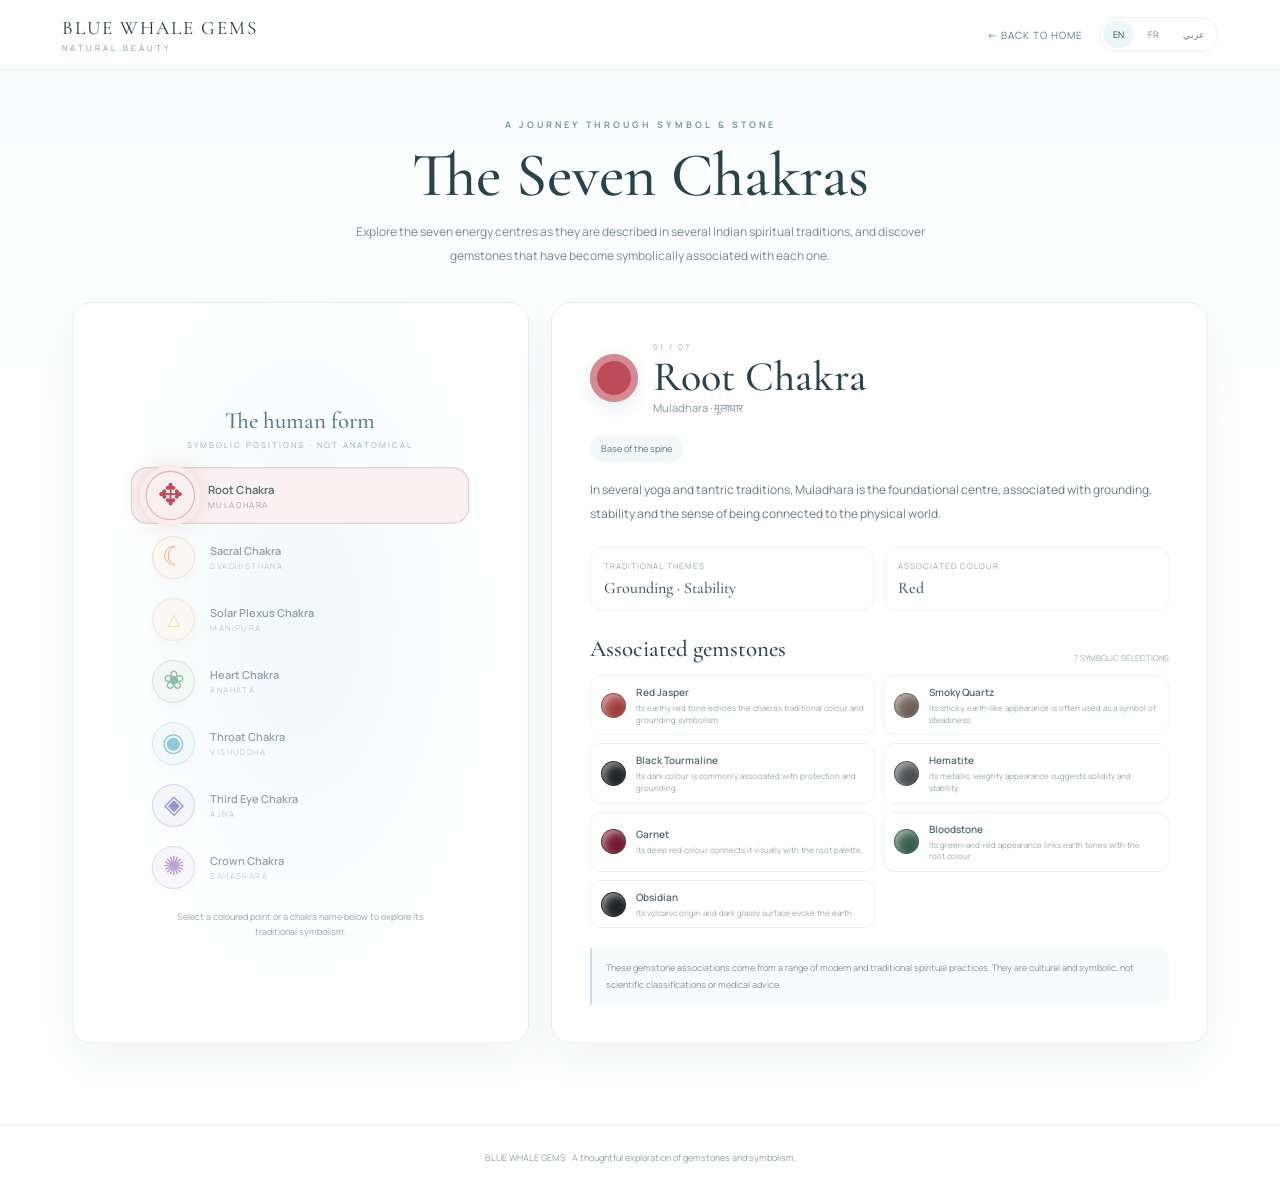
==== chakras.html @ 8a01b807 "Polish vertical animated chakra symbol interface" ====
<!DOCTYPE html>
<html lang="en" dir="ltr">
<head>
<meta charset="UTF-8"><meta name="viewport" content="width=device-width, initial-scale=1">
<meta name="theme-color" content="#ffffff">
<title>The Seven Chakras | BLUE WHALE GEMS</title>
<link rel="preconnect" href="https://fonts.googleapis.com"><link rel="preconnect" href="https://fonts.gstatic.com" crossorigin>
<link href="https://fonts.googleapis.com/css2?family=Manrope:wght@400;500;600;700&family=Cormorant+Garamond:wght@400;500;600&family=Tajawal:wght@400;500;600;700&display=swap" rel="stylesheet">
<style>
:root{--ink:#26383e;--muted:#78878d;--line:#e8eef0;--green:#245344;--blue:#c4e2ec;--serif:"Cormorant Garamond",Georgia,serif;--sans:"Manrope",Arial,sans-serif}
*{box-sizing:border-box}html{scroll-behavior:smooth}body{margin:0;color:var(--ink);font-family:var(--sans);background:linear-gradient(180deg,#f8fcfd 0,#fff 440px)}
body[dir=rtl]{font-family:"Tajawal",Arial,sans-serif}
a{color:inherit;text-decoration:none}button{font:inherit;cursor:pointer}
header{position:sticky;top:0;z-index:20;background:rgba(255,255,255,.94);backdrop-filter:blur(14px);border-bottom:1px solid var(--line)}
.nav{max-width:1200px;margin:auto;padding:16px 22px;display:flex;align-items:center;justify-content:space-between;gap:16px}
.brand{font-family:var(--serif);font-size:19px;letter-spacing:2px}.brand small{display:block;font:8px var(--sans);letter-spacing:3px;color:#7899a6;margin-top:3px}
.nav-right{display:flex;align-items:center;gap:16px}.back{font-size:10px;letter-spacing:1px;color:#637c85}
.langs{display:flex;gap:4px;border:1px solid var(--line);padding:3px;border-radius:30px}.langs button{border:0;background:transparent;padding:7px 10px;border-radius:20px;color:#75858b;font-size:9px}.langs button.active{background:#edf6f8;color:var(--green)}
main{max-width:1180px;margin:auto;padding:48px 22px 80px}
.intro{text-align:center;max-width:760px;margin:0 auto 34px}.eyebrow{font-size:9px;letter-spacing:3px;color:#7899a6;font-weight:700}.intro h1{font:500 clamp(38px,6vw,62px)/1.04 var(--serif);margin:13px 0 12px;color:#29434c}.intro p{font-size:12px;line-height:2;color:var(--muted);margin:0 auto;max-width:620px}
.explorer{display:grid;grid-template-columns:minmax(250px,.82fr) minmax(0,1.18fr);gap:22px;align-items:stretch}
.figure-card,.detail-card{background:#fff;border:1px solid var(--line);border-radius:20px;box-shadow:0 18px 50px rgba(38,72,83,.055)}
.figure-card{padding:22px 18px;display:flex;flex-direction:column;align-items:center;justify-content:center;min-height:530px;background:radial-gradient(ellipse at 50% 43%,#f1f9fb 0,#fff 66%)}
.figure-title{font:500 23px var(--serif);color:#507b8a;margin-bottom:4px}.figure-sub{font-size:8px;letter-spacing:2px;color:#9aabb0;margin-bottom:8px}
.chakra-symbol-stack{width:100%;max-width:330px;display:flex;flex-direction:column;align-items:center;gap:7px;padding:10px 0 14px}
.chakra-symbol{--chakra:#888;position:relative;width:100%;min-height:53px;display:flex;align-items:center;gap:15px;padding:5px 16px;border:1px solid transparent;border-radius:16px;background:transparent;color:#61777e;text-align:left;cursor:pointer;opacity:.62;transition:background .35s,border-color .35s,opacity .35s,transform .35s;animation:symbolSequence 7s ease-in-out infinite;animation-delay:calc(var(--i)*1s)}
.chakra-symbol:nth-child(1){--i:0}.chakra-symbol:nth-child(2){--i:1}.chakra-symbol:nth-child(3){--i:2}.chakra-symbol:nth-child(4){--i:3}.chakra-symbol:nth-child(5){--i:4}.chakra-symbol:nth-child(6){--i:5}.chakra-symbol:nth-child(7){--i:6}
.symbol-art{width:43px;height:43px;flex:0 0 43px;display:grid;place-items:center;border-radius:50%;color:var(--chakra);border:1px solid color-mix(in srgb,var(--chakra) 42%,white);background:color-mix(in srgb,var(--chakra) 9%,white);font-family:var(--serif);font-size:26px;line-height:1;box-shadow:0 3px 12px rgba(35,60,70,.05);transition:transform .4s,box-shadow .4s}
.symbol-label{display:flex;flex-direction:column;gap:2px;min-width:0}.symbol-label strong{font-size:11px;font-weight:600;color:#526970}.symbol-label small{font-size:8px;letter-spacing:1.4px;color:#9aabb0}
.chakra-symbol.active{opacity:1;background:color-mix(in srgb,var(--chakra) 8%,white);border-color:color-mix(in srgb,var(--chakra) 34%,white);transform:scale(1.025)}
.chakra-symbol.active .symbol-art{transform:scale(1.12);box-shadow:0 0 0 5px color-mix(in srgb,var(--chakra) 10%,white),0 0 22px color-mix(in srgb,var(--chakra) 30%,transparent)}
@keyframes symbolSequence{0%,8%,100%{opacity:.62}3.5%{opacity:1}}
.figure-note{font-size:9px;color:#98a6aa;text-align:center;line-height:1.7;max-width:260px}
.detail-card{padding:clamp(20px,4vw,38px);min-height:530px}
.detail-top{display:flex;align-items:center;gap:15px;margin-bottom:17px}
.color-mark{width:48px;height:48px;border-radius:50%;background:var(--chakra);box-shadow:inset 0 0 0 7px rgba(255,255,255,.35),0 5px 18px rgba(35,60,70,.1);flex:0 0 auto}
.number{font-size:8px;letter-spacing:2px;color:#9aabb0}.detail-card h2{font:500 clamp(30px,4vw,42px)/1 var(--serif);margin:4px 0 2px;color:#29434c}.sanskrit{font-size:11px;color:#81969e}
.position{display:inline-flex;margin:3px 0 16px;padding:7px 11px;border-radius:30px;background:#f2f8f9;color:#5c7c87;font-size:9px}
.description{font-size:12px;line-height:1.95;color:#687a81;margin:0 0 22px}
.meaning-grid{display:grid;grid-template-columns:1fr 1fr;gap:10px;margin:0 0 24px}.meaning{padding:12px 13px;border:1px solid #edf1f2;border-radius:12px}.meaning small{display:block;font-size:8px;letter-spacing:1px;color:#98a7ac;margin-bottom:5px}.meaning strong{font:500 16px var(--serif);color:#405b64}
.stones-head{display:flex;align-items:end;justify-content:space-between;gap:10px;margin-bottom:12px}.stones-head h3{font:500 23px var(--serif);margin:0;color:#29434c}.stones-head span{font-size:8px;color:#9aabb0}
.stones{display:grid;grid-template-columns:repeat(2,minmax(0,1fr));gap:8px}
.stone{display:flex;align-items:center;gap:10px;padding:9px 10px;border:1px solid #edf1f2;border-radius:11px;min-width:0}
.stone-dot{width:25px;height:25px;flex:0 0 25px;border-radius:50%;background:var(--stone);border:1px solid rgba(0,0,0,.06);box-shadow:inset -4px -5px 8px rgba(0,0,0,.12),inset 3px 3px 7px rgba(255,255,255,.5)}
.stone strong{display:block;font-size:10px;font-weight:600;color:#526970}.stone small{display:block;font-size:8px;line-height:1.45;color:#98a6aa;margin-top:3px}
.caveat{margin-top:20px;padding:12px 14px;background:#f8fbfc;border-left:2px solid #c4e2ec;border-radius:0 10px 10px 0;font-size:9px;line-height:1.8;color:#839399}
body[dir=rtl] .caveat{border-left:0;border-right:2px solid #c4e2ec;border-radius:10px 0 0 10px}
.selector{display:flex;flex-wrap:wrap;justify-content:center;gap:8px;margin:26px 0 0}
.selector button{border:1px solid var(--line);background:#fff;color:#75868c;padding:9px 13px;border-radius:30px;font-size:9px;transition:.2s}
.selector button.active{border-color:var(--chakra);color:#344e57;background:color-mix(in srgb,var(--chakra) 9%,white);box-shadow:0 4px 15px rgba(34,65,77,.06)}
footer{text-align:center;border-top:1px solid var(--line);padding:26px 18px;color:#94a1a5;font-size:9px}
@media(max-width:760px){main{padding:34px 14px 60px}.explorer{grid-template-columns:1fr;gap:14px}.figure-card{min-height:0;padding:17px}.chakra-symbol-stack{max-width:320px;gap:4px}.chakra-symbol{min-height:47px}.symbol-art{width:38px;height:38px;flex-basis:38px}.detail-card{min-height:0}.nav{padding:13px 14px}.brand{font-size:15px}.back{font-size:8px}.intro{margin-bottom:25px}}
@media(max-width:390px){.stones{grid-template-columns:1fr}.nav-right{gap:8px}.langs button{padding:6px 8px}}
@media(prefers-reduced-motion:reduce){*{scroll-behavior:auto;transition:none!important;animation:none!important}}
</style>
</head>
<body>
<header><div class="nav"><a class="brand" href="index.html">BLUE WHALE GEMS<small>NATURAL BEAUTY</small></a><div class="nav-right"><a class="back" href="index.html" data-i18n="back">← BACK TO HOME</a><div class="langs" aria-label="Language"><button data-lang="en" class="active">EN</button><button data-lang="fr">FR</button><button data-lang="ar">عربي</button></div></div></div></header>
<main>
<section class="intro"><div class="eyebrow" data-i18n="eyebrow">A JOURNEY THROUGH SYMBOL & STONE</div><h1 data-i18n="title">The Seven Chakras</h1><p data-i18n="intro">Explore the seven energy centres as they are described in several Indian spiritual traditions, and discover gemstones that have become symbolically associated with each one.</p></section>
<section class="explorer" aria-label="Interactive chakra explorer">
<div class="figure-card"><div class="figure-title" data-i18n="mapTitle">The seven symbols</div><div class="figure-sub" data-i18n="mapSub">A SEQUENCE OF SEVEN CHAKRAS</div><div class="chakra-symbol-stack" id="chakraSymbolStack" aria-label="Seven interactive chakra symbols"></div><div class="figure-note" data-i18n="mapNote">Tap any symbol to reveal its chakra details and associated gemstones.</div></div>
<div class="detail-card" id="chakraDetail" style="--chakra:#bd4c58"><div class="detail-top"><div class="color-mark"></div><div><div class="number" id="chakraNumber">01 / 07</div><h2 id="chakraName">Root Chakra</h2><div class="sanskrit" id="chakraSanskrit">Muladhara · मूलाधार</div></div></div>
<div class="position" id="chakraPosition">Base of the spine</div><p class="description" id="chakraDescription"></p>
<div class="meaning-grid"><div class="meaning"><small data-i18n="themeLabel">TRADITIONAL THEMES</small><strong id="chakraThemes"></strong></div><div class="meaning"><small data-i18n="colourLabel">ASSOCIATED COLOUR</small><strong id="chakraColour"></strong></div></div>
<div class="stones-head"><h3 data-i18n="stonesTitle">Associated gemstones</h3><span data-i18n="sevenSelections">7 SYMBOLIC SELECTIONS</span></div><div class="stones" id="stoneList"></div>
<div class="caveat" data-i18n="caveat">These gemstone associations come from a range of modern and traditional spiritual practices. They are cultural and symbolic, not scientific classifications or medical advice.</div></div>
</section>

</main>
<footer>BLUE WHALE GEMS · <span data-i18n="footer">A thoughtful exploration of gemstones and symbolism.</span></footer>
<script>
const chakras=[
{key:"root",color:"#bd4c58",en:"Root Chakra",ar:"شاكرة الجذر",fr:"Chakra racine",san:"Muladhara · मूलाधार",pos:{en:"Base of the spine",ar:"قاعدة العمود الفقري",fr:"Base de la colonne vertébrale"},theme:{en:"Grounding · Stability",ar:"الثبات · الاستقرار",fr:"Ancrage · Stabilité"},colour:{en:"Red",ar:"الأحمر",fr:"Rouge"},desc:{en:"In several yoga and tantric traditions, Muladhara is the foundational centre, associated with grounding, stability and the sense of being connected to the physical world.",ar:"في عدد من تقاليد اليوغا والتانترا، تمثل مولادهارا المركز الأساسي، وترتبط بالثبات والشعور بالارتباط بالعالم المادي.",fr:"Dans plusieurs traditions du yoga et du tantra, Muladhara est le centre fondamental, associé à l’ancrage, à la stabilité et au lien avec le monde matériel."},stones:[["Red Jasper","اليشب الأحمر","Jaspe rouge","#a94743","Its earthy red tone echoes the chakra’s traditional colour and grounding symbolism."],["Smoky Quartz","الكوارتز الدخاني","Quartz fumé","#78685e","Its smoky, earth-like appearance is often used as a symbol of steadiness."],["Black Tourmaline","التورمالين الأسود","Tourmaline noire","#252a2b","Its dark colour is commonly associated with protection and grounding."],["Hematite","الهيماتيت","Hématite","#55575b","Its metallic, weighty appearance suggests solidity and stability."],["Garnet","العقيق الأحمر","Grenat","#7b2036","Its deep red colour connects it visually with the root palette."],["Bloodstone","حجر الدم","Héliotrope","#3f6654","Its green-and-red appearance links earth tones with the root colour."],["Obsidian","السبج","Obsidienne","#24272b","Its volcanic origin and dark glassy surface evoke the earth."]]},
{key:"sacral",color:"#df8748",en:"Sacral Chakra",ar:"الشاكرة العجزية",fr:"Chakra sacré",san:"Svadhisthana · स्वाधिष्ठान",pos:{en:"Lower abdomen",ar:"أسفل البطن",fr:"Bas-ventre"},theme:{en:"Creativity · Flow",ar:"الإبداع · الانسياب",fr:"Créativité · Fluidité"},colour:{en:"Orange",ar:"البرتقالي",fr:"Orange"},desc:{en:"Svadhisthana is commonly described as the centre associated with creativity, emotional movement, pleasure and the symbolism of water.",ar:"توصف سفاديستانا عادةً بأنها المركز المرتبط بالإبداع والحركة العاطفية والمتعة ورمزية الماء.",fr:"Svadhisthana est généralement décrit comme le centre lié à la créativité, au mouvement émotionnel, au plaisir et au symbolisme de l’eau."},stones:[["Carnelian","العقيق الأحمر البرتقالي","Cornaline","#bd6038","Its warm orange-red colour is a natural visual match for this chakra."],["Orange Calcite","الكالسيت البرتقالي","Calcite orange","#e99a4b","Its bright orange tone reflects the traditional colour association."],["Sunstone","حجر الشمس","Pierre de soleil","#d78b43","Its warm shimmer is often linked symbolically with vitality and joy."],["Peach Moonstone","حجر القمر الخوخي","Pierre de lune pêche","#d9a58c","Its soft peach hue complements the sacral colour palette."],["Amber","الكهرمان","Ambre","#c78332","Its golden-orange warmth evokes movement and warmth."],["Aragonite","الأراجونيت","Aragonite","#c77d4d","Its earthy orange varieties echo the chakra’s colour."],["Fire Opal","الأوبال الناري","Opale de feu","#e46c3c","Its vivid orange flashes make a strong visual association."]]},
{key:"solar",color:"#d9ad3f",en:"Solar Plexus Chakra",ar:"شاكرة الضفيرة الشمسية",fr:"Chakra du plexus solaire",san:"Manipura · मणिपूर",pos:{en:"Upper abdomen",ar:"أعلى البطن",fr:"Haut de l’abdomen"},theme:{en:"Confidence · Will",ar:"الثقة · الإرادة",fr:"Confiance · Volonté"},colour:{en:"Yellow",ar:"الأصفر",fr:"Jaune"},desc:{en:"Manipura is associated in yoga traditions with personal agency, will, confidence and the imagery of fire and transformation.",ar:"ترتبط مانيبورا في تقاليد اليوغا بالإرادة والقدرة على الفعل والثقة ورمزية النار والتحول.",fr:"Dans les traditions du yoga, Manipura est associé à la volonté, à l’autonomie, à la confiance et à l’image du feu et de la transformation."},stones:[["Citrine","السيترين","Citrine","#d6a33f","Its golden-yellow colour mirrors the chakra’s traditional palette."],["Yellow Jasper","اليشب الأصفر","Jaspe jaune","#c7a34b","Its warm earthy yellow is a visual symbol of steadiness and confidence."],["Tiger’s Eye","عين النمر","Œil-de-tigre","#a8793d","Its golden bands are often linked symbolically with courage and focus."],["Pyrite","البيريت","Pyrite","#b99a4a","Its metallic gold appearance evokes the sun and inner fire."],["Yellow Calcite","الكالسيت الأصفر","Calcite jaune","#e5c45d","Its bright yellow tone fits the traditional colour association."],["Golden Topaz","التوباز الذهبي","Topaze dorée","#c98e39","Its golden hue makes a direct visual connection."],["Amber","الكهرمان","Ambre","#c78332","Its warm honey colour complements the solar symbolism."]]},
{key:"heart",color:"#4a9b70",en:"Heart Chakra",ar:"شاكرة القلب",fr:"Chakra du cœur",san:"Anahata · अनाहत",pos:{en:"Centre of the chest",ar:"وسط الصدر",fr:"Centre de la poitrine"},theme:{en:"Compassion · Connection",ar:"التعاطف · التواصل",fr:"Compassion · Lien"},colour:{en:"Green (sometimes pink)",ar:"الأخضر (وأحياناً الوردي)",fr:"Vert (parfois rose)"},desc:{en:"Anahata is traditionally linked with compassion, love, balance and the meeting of inner and outer experience. Green is its common colour association; pink is also used in modern interpretations.",ar:"ترتبط أناهاتا تقليدياً بالتعاطف والمحبة والتوازن والالتقاء بين التجربة الداخلية والخارجية. ويرتبط بها الأخضر غالباً، كما يُستخدم الوردي في تفسيرات حديثة.",fr:"Anahata est traditionnellement lié à la compassion, à l’amour, à l’équilibre et à la rencontre entre l’expérience intérieure et extérieure. Le vert est sa couleur courante, le rose apparaît aussi dans des interprétations modernes."},stones:[["Rose Quartz","الكوارتز الوردي","Quartz rose","#e5a8b7","Its soft pink colour is widely used as a symbol of tenderness and affection."],["Green Aventurine","الأفنتورين الأخضر","Aventurine verte","#57936e","Its green colour echoes the heart chakra’s common palette."],["Emerald","الزمرد","Émeraude","#28734e","Its rich green hue makes a traditional visual association."],["Rhodonite","الرودونيت","Rhodonite","#bd7880","Its pink-and-black pattern is often used to represent compassion with balance."],["Malachite","الملاكيت","Malachite","#3f8066","Its layered greens connect it visually with heart symbolism."],["Jade","اليشم","Jade","#78a78a","Its calm green varieties are associated with harmony in modern crystal traditions."],["Green Tourmaline","التورمالين الأخضر","Tourmaline verte","#367e62","Its green colour fits the traditional heart-centre palette."]]},
{key:"throat",color:"#54a9c4",en:"Throat Chakra",ar:"شاكرة الحلق",fr:"Chakra de la gorge",san:"Vishuddha · विशुद्ध",pos:{en:"Throat",ar:"منطقة الحلق",fr:"Gorge"},theme:{en:"Expression · Truth",ar:"التعبير · الصدق",fr:"Expression · Vérité"},colour:{en:"Blue",ar:"الأزرق",fr:"Bleu"},desc:{en:"Vishuddha is associated with communication, expression, listening and clarity in several yoga and tantric descriptions.",ar:"ترتبط فيشودا بالتواصل والتعبير والإصغاء والوضوح في عدد من أوصاف اليوغا والتانترا.",fr:"Vishuddha est associé à la communication, à l’expression, à l’écoute et à la clarté dans plusieurs descriptions du yoga et du tantra."},stones:[["Aquamarine","الأكوامارين","Aigue-marine","#83c5d3","Its clear sea-blue colour reflects the throat chakra’s common palette."],["Blue Lace Agate","العقيق الأزرق المخطط","Agate blue lace","#9dc5d1","Its delicate blue bands suggest calm and clear expression."],["Sodalite","السوداليت","Sodalite","#4b668e","Its deep blue colour makes a strong visual association."],["Turquoise","الفيروز","Turquoise","#45a6a3","Its blue-green hue is commonly linked with communication symbolism."],["Amazonite","الأمازونيت","Amazonite","#6daea3","Its soft blue-green colour complements the throat palette."],["Blue Apatite","الأباتيت الأزرق","Apatite bleue","#3189b5","Its vivid blue colour echoes the traditional association."],["Chrysocolla","الكريزوكولا","Chrysocolle","#398e89","Its blue-green patterns recall water and expressive flow."]]},
{key:"third",color:"#5659a9",en:"Third Eye Chakra",ar:"شاكرة العين الثالثة",fr:"Chakra du troisième œil",san:"Ajna · आज्ञा",pos:{en:"Between the eyebrows",ar:"بين الحاجبين",fr:"Entre les sourcils"},theme:{en:"Insight · Intuition",ar:"البصيرة · الحدس",fr:"Clarté · Intuition"},colour:{en:"Indigo",ar:"النيلي",fr:"Indigo"},desc:{en:"Ajna is described as a centre of insight, discernment and inner vision in several Indian spiritual systems. Its familiar colour association is indigo.",ar:"توصف أجنا بأنها مركز البصيرة والتمييز والرؤية الداخلية في عدد من الأنظمة الروحية الهندية، ويرتبط بها اللون النيلي.",fr:"Ajna est décrit comme un centre de discernement, de perception et de vision intérieure dans plusieurs systèmes spirituels indiens. Sa couleur courante est l’indigo."},stones:[["Lapis Lazuli","اللازورد","Lapis-lazuli","#354a83","Its deep blue colour and historic symbolism make it a familiar association."],["Amethyst","الأماتيست","Améthyste","#8064a8","Its violet tone is often linked with reflection and contemplation."],["Iolite","الأيوليت","Iolite","#59618f","Its blue-violet hue fits the indigo palette."],["Fluorite","الفلوريت","Fluorite","#7774b2","Its purple and blue varieties are often chosen for insight symbolism."],["Labradorite","اللبرادوريت","Labradorite","#536d82","Its shifting flashes are used as a metaphor for perception."],["Azurite","الأزوريت","Azurite","#245c9a","Its intense blue colour echoes the third-eye palette."],["Sugilite","السوجيليت","Sugilite","#684b82","Its deep violet colour complements modern third-eye associations."]]},
{key:"crown",color:"#9869bd",en:"Crown Chakra",ar:"شاكرة التاج",fr:"Chakra couronne",san:"Sahasrara · सहस्रार",pos:{en:"At the crown of the head",ar:"قمة الرأس",fr:"Sommet de la tête"},theme:{en:"Awareness · Transcendence",ar:"الوعي · التسامي",fr:"Conscience · Transcendance"},colour:{en:"Violet or white",ar:"البنفسجي أو الأبيض",fr:"Violet ou blanc"},desc:{en:"Sahasrara is presented in many modern chakra systems as the highest centre, associated with spiritual awareness, contemplation and transcendence. Some traditions describe it differently or place it beyond the other six centres.",ar:"تُقدَّم ساهاسرارا في كثير من أنظمة الشاكرات الحديثة بوصفها المركز الأعلى، وترتبط بالوعي الروحي والتأمل والتسامي. وتصفها بعض التقاليد بصورة مختلفة أو تجعلها متجاوزة للمراكز الستة الأخرى.",fr:"Dans de nombreux systèmes modernes des chakras, Sahasrara est présenté comme le centre supérieur, lié à la conscience spirituelle, à la contemplation et à la transcendance. Certaines traditions le décrivent autrement ou au-delà des six autres centres."},stones:[["Amethyst","الأماتيست","Améthyste","#8064a8","Its violet colour is the most familiar modern crown-chakra association."],["Clear Quartz","الكوارتز الشفاف","Cristal de roche","#d8e2e5","Its clarity is used as a symbol of openness and awareness."],["Selenite","السيلينيت","Sélénite","#e8e3d8","Its pale translucent appearance fits white-light symbolism."],["Lepidolite","الليبيدوليت","Lépidolite","#9b83a8","Its lilac colour connects it with modern crown associations."],["Howlite","الهاولايت","Howlite","#e8e5df","Its white appearance is used as a symbol of stillness."],["Moonstone","حجر القمر","Pierre de lune","#d5d7e4","Its soft sheen is associated symbolically with reflection and contemplation."],["Purple Fluorite","الفلوريت البنفسجي","Fluorite violette","#8c73b8","Its violet colour complements the crown palette."]]}
];
const words={
en:{back:"← BACK TO HOME",eyebrow:"A JOURNEY THROUGH SYMBOL & STONE",title:"The Seven Chakras",intro:"Explore the seven energy centres as they are described in several Indian spiritual traditions, and discover gemstones that have become symbolically associated with each one.",mapTitle:"The human form",mapSub:"SYMBOLIC POSITIONS · NOT ANATOMICAL",mapNote:"Select a coloured point or a chakra name below to explore its traditional symbolism.",themeLabel:"TRADITIONAL THEMES",colourLabel:"ASSOCIATED COLOUR",stonesTitle:"Associated gemstones",sevenSelections:"7 SYMBOLIC SELECTIONS",caveat:"These gemstone associations come from a range of modern and traditional spiritual practices. They are cultural and symbolic, not scientific classifications or medical advice.",footer:"A thoughtful exploration of gemstones and symbolism."},
ar:{back:"العودة إلى الرئيسية ←",eyebrow:"رحلة بين الرمز والحجر",title:"الشاكرات السبع",intro:"اكتشف مراكز الطاقة السبعة كما تصفها بعض التقاليد الروحية الهندية، وتعرّف على الأحجار الكريمة التي ارتبطت رمزياً بكل مركز.",mapTitle:"رموز الشاكرات السبع",mapSub:"عرض متتابع للشاكرات السبع",mapNote:"اضغط على أي رمز لتظهر تفاصيل الشاكرة والأحجار المرتبطة بها.",themeLabel:"المعاني التقليدية",colourLabel:"اللون المرتبط",stonesTitle:"الأحجار المرتبطة",sevenSelections:"7 اختيارات رمزية",caveat:"تأتي هذه الروابط بين الأحجار والشاكرات من ممارسات روحية تقليدية وحديثة متنوعة. وهي دلالات ثقافية ورمزية، وليست تصنيفات علمية أو نصائح طبية.",footer:"استكشاف متأنٍ للأحجار ورموزها."},
fr:{back:"← RETOUR À L’ACCUEIL",eyebrow:"UN VOYAGE ENTRE SYMBOLE ET PIERRE",title:"Les sept chakras",intro:"Explorez les sept centres énergétiques tels qu’ils sont décrits dans plusieurs traditions spirituelles indiennes, et découvrez les pierres qui leur sont symboliquement associées.",mapTitle:"Les sept symboles",mapSub:"UNE SÉQUENCE DES SEPT CHAKRAS",mapNote:"Appuyez sur un symbole pour afficher les détails du chakra et les pierres qui lui sont associées.",themeLabel:"THÈMES TRADITIONNELS",colourLabel:"COULEUR ASSOCIÉE",stonesTitle:"Pierres associées",sevenSelections:"7 SÉLECTIONS SYMBOLIQUES",caveat:"Ces associations proviennent de diverses pratiques spirituelles traditionnelles et modernes. Elles sont culturelles et symboliques, et non des classifications scientifiques ou des conseils médicaux.",footer:"Une exploration attentive des pierres et de leur symbolique."}
};
let lang=localStorage.getItem("bwg-language")||"en";if(!["en","ar","fr"].includes(lang))lang="en";let current=0;
function t(key){return words[lang][key]||words.en[key]}
const chakraGlyphs=["✥","☾","△","❀","◉","◈","✺"];
function render(){
 const c=chakras[current],d=document;
 d.documentElement.lang=lang;d.documentElement.dir=lang==="ar"?"rtl":"ltr";d.body.dir=lang==="ar"?"rtl":"ltr";
 d.querySelectorAll("[data-i18n]").forEach(el=>el.textContent=t(el.dataset.i18n));
 d.querySelectorAll("[data-lang]").forEach(b=>b.classList.toggle("active",b.dataset.lang===lang));
 d.getElementById("chakraSymbolStack").innerHTML=chakras.map((x,i)=>'<button type="button" class="chakra-symbol '+(i===current?'active':'')+'" data-index="'+i+'" style="--chakra:'+x.color+';--i:'+i+'" aria-label="'+x[lang]+'"><span class="symbol-art" aria-hidden="true">'+chakraGlyphs[i]+'</span><span class="symbol-label"><strong>'+x[lang]+'</strong><small>'+x.san.split(" · ")[0].toUpperCase()+'</small></span></button>').join("");
 d.getElementById("chakraDetail").style.setProperty("--chakra",c.color);
 d.querySelector(".color-mark").style.background=c.color;
 d.getElementById("chakraNumber").textContent=String(current+1).padStart(2,"0")+" / 07";
 d.getElementById("chakraName").textContent=c[lang];
 d.getElementById("chakraSanskrit").textContent=c.san;
 d.getElementById("chakraPosition").textContent=c.pos[lang];
 d.getElementById("chakraDescription").textContent=c.desc[lang];
 d.getElementById("chakraThemes").textContent=c.theme[lang];
 d.getElementById("chakraColour").textContent=c.colour[lang];
 d.getElementById("stoneList").innerHTML=c.stones.map(s=>'<div class="stone"><span class="stone-dot" style="--stone:'+s[3]+'"></span><span><strong>'+s[({en:0,ar:1,fr:2}[lang])]+'</strong><small>'+s[4]+'</small></span></div>').join("");

 d.querySelectorAll(".chakra-point").forEach((p,i)=>p.classList.toggle("active",i===current));
}
document.addEventListener("click",e=>{const p=e.target.closest("[data-index]");const l=e.target.closest("[data-lang]");if(p){current=Number(p.dataset.index);render()}if(l){lang=l.dataset.lang;localStorage.setItem("bwg-language",lang);render()}});
render();
</script>
</body></html>
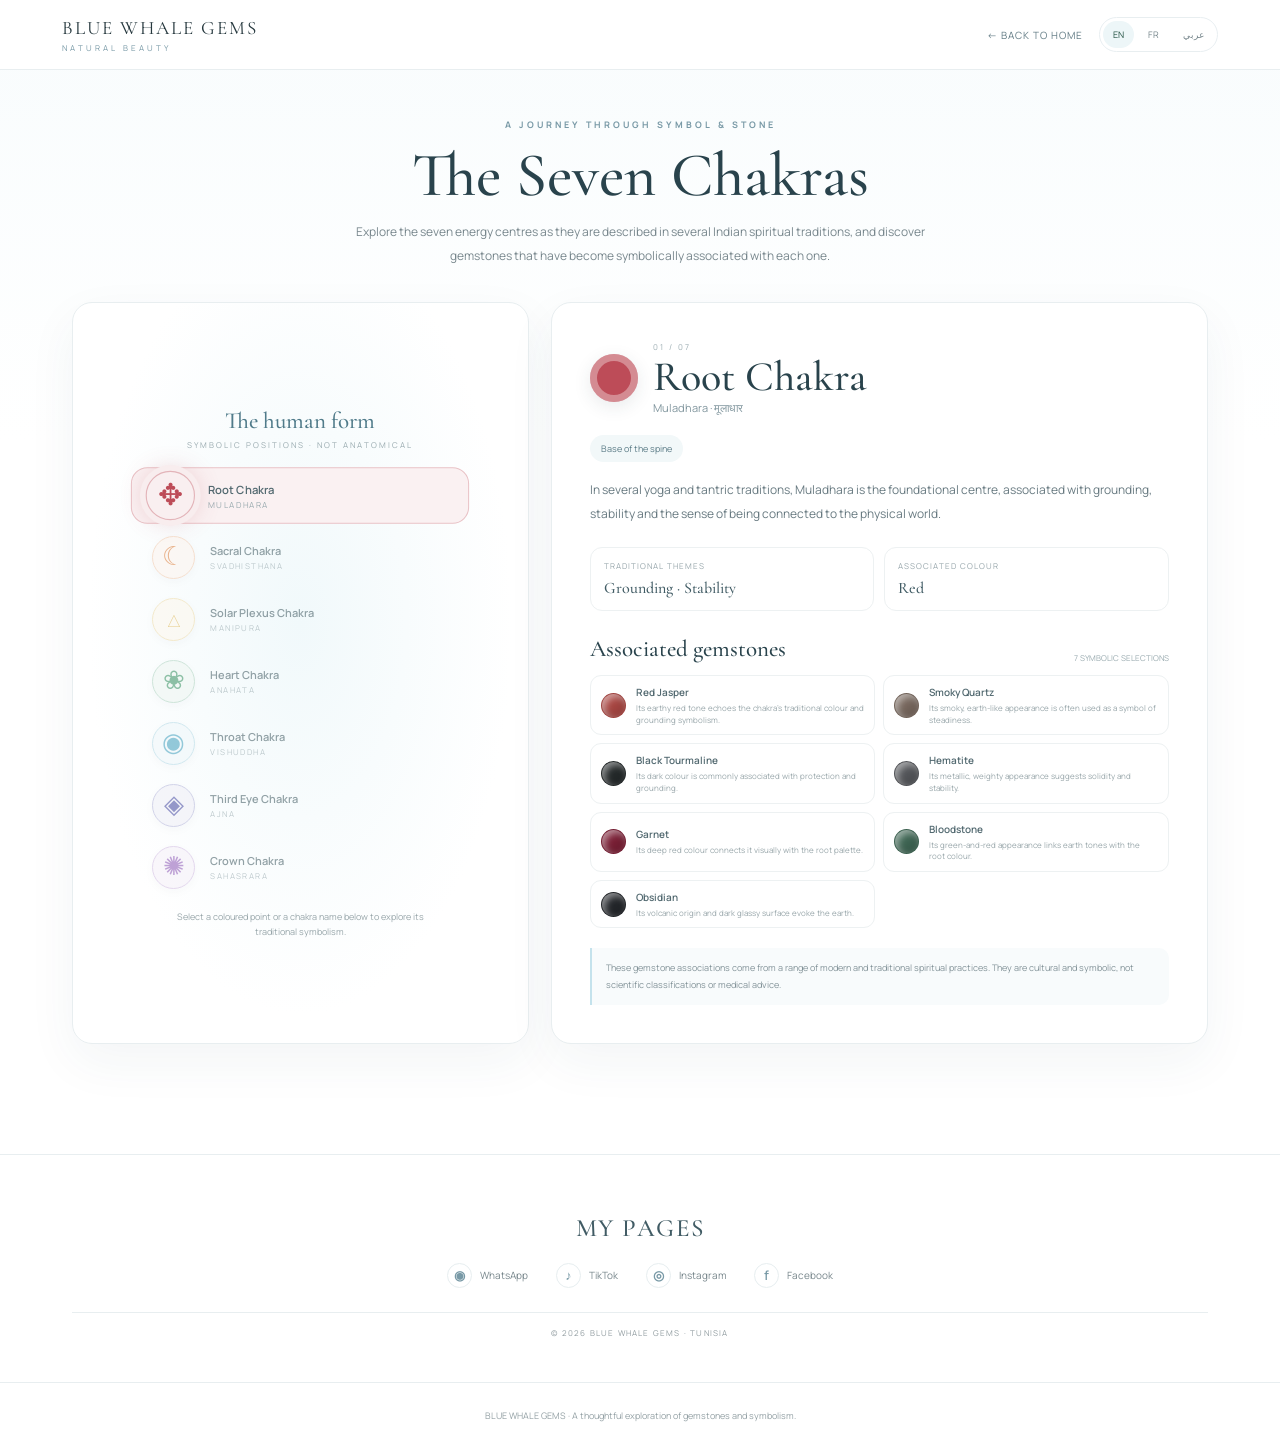
==== commit 5709fda7: "Add My Pages social footer to chakra page" ====
--- a/chakras.html
+++ b/chakras.html
@@ -52,6 +52,17 @@
 @media(max-width:760px){main{padding:34px 14px 60px}.explorer{grid-template-columns:1fr;gap:14px}.figure-card{min-height:0;padding:17px}.chakra-symbol-stack{max-width:320px;gap:4px}.chakra-symbol{min-height:47px}.symbol-art{width:38px;height:38px;flex-basis:38px}.detail-card{min-height:0}.nav{padding:13px 14px}.brand{font-size:15px}.back{font-size:8px}.intro{margin-bottom:25px}}
 @media(max-width:390px){.stones{grid-template-columns:1fr}.nav-right{gap:8px}.langs button{padding:6px 8px}}
 @media(prefers-reduced-motion:reduce){*{scroll-behavior:auto;transition:none!important;animation:none!important}}
+
+.my-pages-footer{margin-top:30px;background:rgba(255,255,255,.9);border-top:1px solid var(--line)}
+.my-pages-inner{max-width:1180px;margin:auto;padding:32px 22px 18px;text-align:center}
+.my-pages-inner h2{margin:0 0 20px;font:500 25px var(--serif);letter-spacing:1.5px;color:#405b64}
+.my-pages-links{display:flex;justify-content:center;align-items:center;flex-wrap:wrap;gap:12px 28px}
+.my-pages-links a{display:inline-flex;align-items:center;gap:8px;color:#78878c;font-size:10px;transition:color .2s,transform .2s}
+.my-pages-links a:hover{color:var(--green);transform:translateY(-2px)}
+.my-page-icon{width:25px;height:25px;display:grid;place-items:center;border:1px solid #e7eef0;border-radius:50%;color:#7899a6;font:600 13px var(--sans)}
+.my-pages-bottom{margin-top:24px;padding-top:14px;border-top:1px solid var(--line);font-size:8px;letter-spacing:1.2px;color:#929da1}
+@media(max-width:600px){.my-pages-inner{padding:28px 16px 16px}.my-pages-links{gap:14px 20px}}
+
 </style>
 </head>
 <body>
@@ -68,6 +79,20 @@
 </section>
 
 </main>
+
+<footer class="my-pages-footer">
+ <div class="my-pages-inner">
+  <h2 id="myPagesTitle">MY PAGES</h2>
+  <div class="my-pages-links" aria-label="BLUE WHALE GEMS social pages">
+   <a href="https://wa.me/21655733020" target="_blank" rel="noopener noreferrer" aria-label="WhatsApp"><span class="my-page-icon">◉</span><span>WhatsApp</span></a>
+   <a href="https://www.tiktok.com/@blue_whale_gems?_r=1&amp;_t=ZS-9B9OhXJV0Ld" target="_blank" rel="noopener noreferrer" aria-label="TikTok"><span class="my-page-icon">♪</span><span>TikTok</span></a>
+   <a href="https://www.instagram.com/bluewhale__gems?rpxt=MW1tczJoZXVtbjNrMg==" target="_blank" rel="noopener noreferrer" aria-label="Instagram"><span class="my-page-icon">◎</span><span>Instagram</span></a>
+   <a href="https://www.facebook.com/share/1CPVUZALJH/" target="_blank" rel="noopener noreferrer" aria-label="Facebook"><span class="my-page-icon">f</span><span>Facebook</span></a>
+  </div>
+  <div class="my-pages-bottom">© 2026 BLUE WHALE GEMS · TUNISIA</div>
+ </div>
+</footer>
+
 <footer>BLUE WHALE GEMS · <span data-i18n="footer">A thoughtful exploration of gemstones and symbolism.</span></footer>
 <script>
 const chakras=[
@@ -91,6 +116,7 @@
  const c=chakras[current],d=document;
  d.documentElement.lang=lang;d.documentElement.dir=lang==="ar"?"rtl":"ltr";d.body.dir=lang==="ar"?"rtl":"ltr";
  d.querySelectorAll("[data-i18n]").forEach(el=>el.textContent=t(el.dataset.i18n));
+ const pagesTitle=d.getElementById("myPagesTitle");if(pagesTitle)pagesTitle.textContent=lang==="ar"?"صفحاتي":lang==="fr"?"MES PAGES":"MY PAGES";
  d.querySelectorAll("[data-lang]").forEach(b=>b.classList.toggle("active",b.dataset.lang===lang));
  d.getElementById("chakraSymbolStack").innerHTML=chakras.map((x,i)=>'<button type="button" class="chakra-symbol '+(i===current?'active':'')+'" data-index="'+i+'" style="--chakra:'+x.color+';--i:'+i+'" aria-label="'+x[lang]+'"><span class="symbol-art" aria-hidden="true">'+chakraGlyphs[i]+'</span><span class="symbol-label"><strong>'+x[lang]+'</strong><small>'+x.san.split(" · ")[0].toUpperCase()+'</small></span></button>').join("");
  d.getElementById("chakraDetail").style.setProperty("--chakra",c.color);
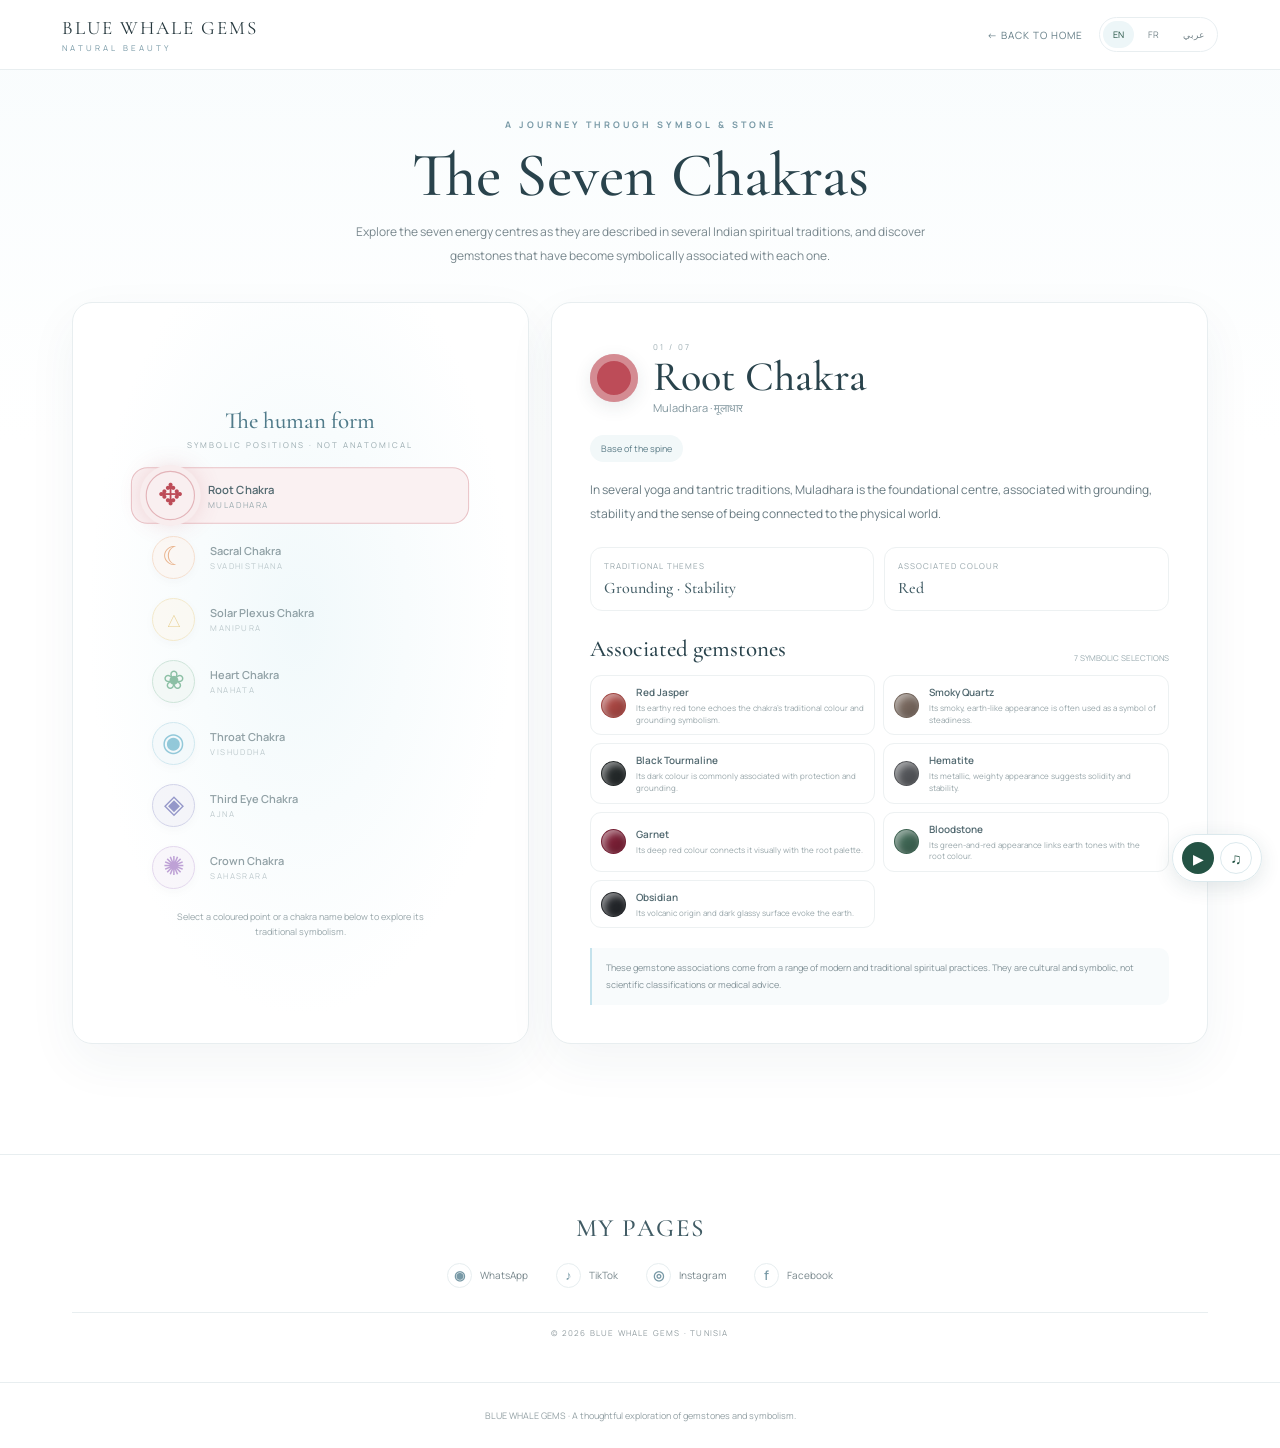
==== commit 7b522f35: "Add quiet background piano and sea ambience with controls" ====
--- a/chakras.html
+++ b/chakras.html
@@ -135,4 +135,57 @@
 document.addEventListener("click",e=>{const p=e.target.closest("[data-index]");const l=e.target.closest("[data-lang]");if(p){current=Number(p.dataset.index);render()}if(l){lang=l.dataset.lang;localStorage.setItem("bwg-language",lang);render()}});
 render();
 </script>
+
+<!-- BLUE WHALE GEMS background ambience -->
+<div id="bwgMusicControls" style="position:fixed;right:18px;bottom:18px;z-index:9999;display:flex;align-items:center;gap:6px;padding:7px 9px;background:rgba(255,255,255,.94);border:1px solid #dce9ed;border-radius:30px;box-shadow:0 5px 20px rgba(30,65,78,.12);backdrop-filter:blur(10px)">
+ <button id="bwgMusicPlay" type="button" aria-label="Pause background music" title="Play or pause background music" style="width:32px;height:32px;border:0;border-radius:50%;background:#245344;color:#fff;font-size:14px;display:grid;place-items:center">Ⅱ</button>
+ <button id="bwgMusicMute" type="button" aria-label="Mute background music" title="Mute or unmute background music" style="width:32px;height:32px;border:1px solid #dce9ed;border-radius:50%;background:#fff;color:#245344;font-size:15px;display:grid;place-items:center">♫</button>
+</div>
+<audio id="bwgBackgroundMusic" preload="auto" loop playsinline>
+ <source src="https://raw.githubusercontent.com/yassinabbes27-ux/blue-whale-gems/main/juliush-waves-from-piano-and-sea-ambient-chill-out-piano-music-and-waves-3551.mp3" type="audio/mpeg">
+</audio>
+<script id="bwg-background-music">
+(function(){
+ const audio=document.getElementById("bwgBackgroundMusic");
+ const playButton=document.getElementById("bwgMusicPlay");
+ const muteButton=document.getElementById("bwgMusicMute");
+ if(!audio||!playButton||!muteButton)return;
+ const savedTime=Number(sessionStorage.getItem("bwg-music-time")||0);
+ audio.volume=0.05;
+ audio.muted=false;
+ audio.addEventListener("loadedmetadata",function(){
+  if(Number.isFinite(savedTime)&&savedTime>0&&savedTime<audio.duration)audio.currentTime=savedTime;
+  const attempt=audio.play();
+  if(attempt&&typeof attempt.catch==="function")attempt.catch(function(){});
+ },{once:true});
+ function updateControls(){
+  playButton.textContent=audio.paused?"▶":"Ⅱ";
+  playButton.setAttribute("aria-label",audio.paused?"Play background music":"Pause background music");
+  muteButton.textContent=audio.muted?"♪":"♫";
+  muteButton.setAttribute("aria-label",audio.muted?"Unmute background music":"Mute background music");
+ }
+ function savePosition(){
+  if(Number.isFinite(audio.currentTime))sessionStorage.setItem("bwg-music-time",String(audio.currentTime));
+ }
+ audio.addEventListener("timeupdate",savePosition);
+ window.addEventListener("pagehide",savePosition);
+ audio.addEventListener("play",updateControls);
+ audio.addEventListener("pause",updateControls);
+ audio.addEventListener("volumechange",updateControls);
+ playButton.addEventListener("click",function(){
+  if(audio.paused)audio.play().catch(function(){});
+  else audio.pause();
+ });
+ muteButton.addEventListener("click",function(){audio.muted=!audio.muted;});
+ document.addEventListener("pointerdown",function(event){
+  if(event.target.closest("#bwgMusicControls"))return;
+  if(audio.paused)audio.play().catch(function(){});
+ },{once:true,passive:true});
+ document.addEventListener("keydown",function(){
+  if(audio.paused)audio.play().catch(function(){});
+ },{once:true});
+ updateControls();
+})();
+</script>
+
 </body></html>
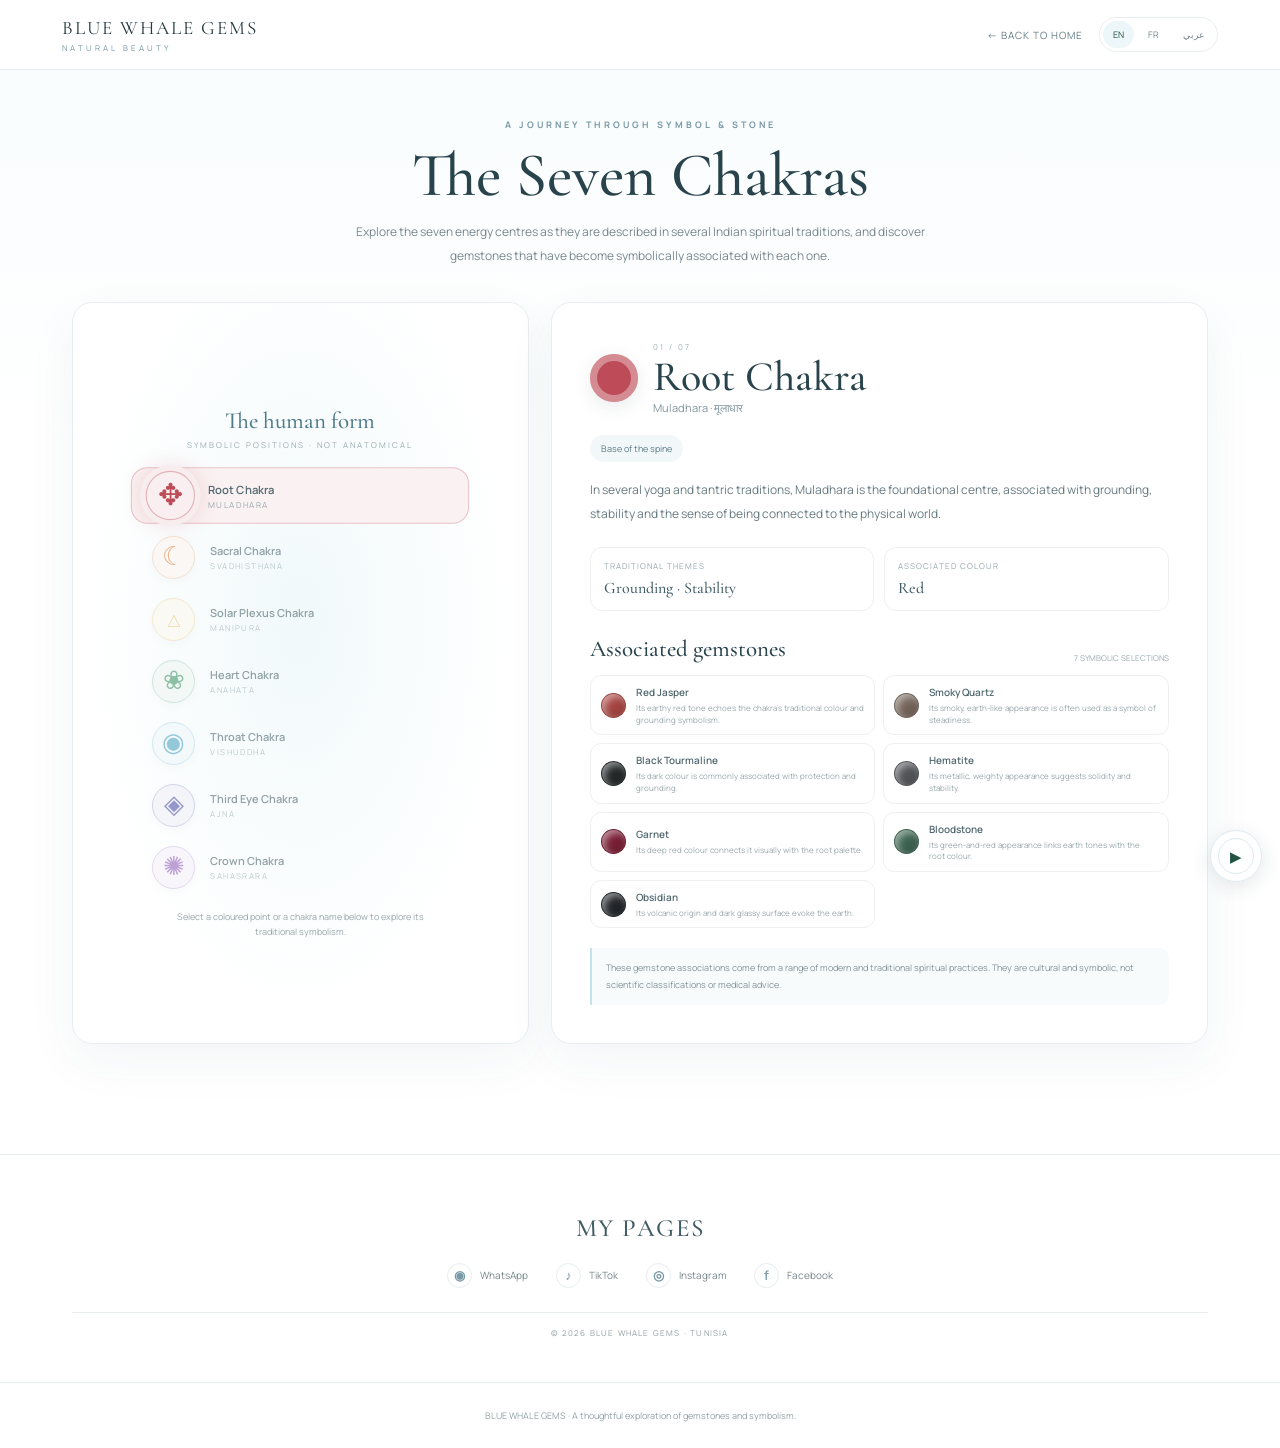
==== commit 84e8f405: "Simplify background music control and improve autoplay attempt" ====
--- a/chakras.html
+++ b/chakras.html
@@ -137,46 +137,44 @@
 </script>
 
 <!-- BLUE WHALE GEMS background ambience -->
-<div id="bwgMusicControls" style="position:fixed;right:18px;bottom:18px;z-index:9999;display:flex;align-items:center;gap:6px;padding:7px 9px;background:rgba(255,255,255,.94);border:1px solid #dce9ed;border-radius:30px;box-shadow:0 5px 20px rgba(30,65,78,.12);backdrop-filter:blur(10px)">
- <button id="bwgMusicPlay" type="button" aria-label="Pause background music" title="Play or pause background music" style="width:32px;height:32px;border:0;border-radius:50%;background:#245344;color:#fff;font-size:14px;display:grid;place-items:center">Ⅱ</button>
- <button id="bwgMusicMute" type="button" aria-label="Mute background music" title="Mute or unmute background music" style="width:32px;height:32px;border:1px solid #dce9ed;border-radius:50%;background:#fff;color:#245344;font-size:15px;display:grid;place-items:center">♫</button>
+<div id="bwgMusicControls" style="position:fixed;right:18px;bottom:18px;z-index:9999;display:flex;align-items:center;gap:6px;padding:7px;background:rgba(255,255,255,.96);border:1px solid #dce9ed;border-radius:50%;box-shadow:0 5px 20px rgba(30,65,78,.12);backdrop-filter:blur(10px)">
+ <button id="bwgMusicPlay" type="button" aria-label="Play background music" title="Play or pause background music" style="width:36px;height:36px;border:1px solid #dce9ed;border-radius:50%;background:#fff;color:#245344;font-size:15px;display:grid;place-items:center">▶</button>
 </div>
-<audio id="bwgBackgroundMusic" preload="auto" loop playsinline>
+<audio id="bwgBackgroundMusic" preload="auto" loop playsinline autoplay>
  <source src="https://raw.githubusercontent.com/yassinabbes27-ux/blue-whale-gems/main/juliush-waves-from-piano-and-sea-ambient-chill-out-piano-music-and-waves-3551.mp3" type="audio/mpeg">
 </audio>
 <script id="bwg-background-music">
 (function(){
  const audio=document.getElementById("bwgBackgroundMusic");
  const playButton=document.getElementById("bwgMusicPlay");
- const muteButton=document.getElementById("bwgMusicMute");
- if(!audio||!playButton||!muteButton)return;
+ if(!audio||!playButton)return;
  const savedTime=Number(sessionStorage.getItem("bwg-music-time")||0);
  audio.volume=0.05;
  audio.muted=false;
+ function updateControl(){
+  playButton.textContent=audio.paused?"▶":"Ⅱ";
+  playButton.setAttribute("aria-label",audio.paused?"Play background music":"Pause background music");
+ }
+ function tryAutoplay(){
+  const attempt=audio.play();
+  if(attempt&&typeof attempt.catch==="function")attempt.catch(function(){});
+ }
  audio.addEventListener("loadedmetadata",function(){
   if(Number.isFinite(savedTime)&&savedTime>0&&savedTime<audio.duration)audio.currentTime=savedTime;
-  const attempt=audio.play();
-  if(attempt&&typeof attempt.catch==="function")attempt.catch(function(){});
+  tryAutoplay();
  },{once:true});
- function updateControls(){
-  playButton.textContent=audio.paused?"▶":"Ⅱ";
-  playButton.setAttribute("aria-label",audio.paused?"Play background music":"Pause background music");
-  muteButton.textContent=audio.muted?"♪":"♫";
-  muteButton.setAttribute("aria-label",audio.muted?"Unmute background music":"Mute background music");
- }
+ audio.addEventListener("canplay",tryAutoplay,{once:true});
  function savePosition(){
   if(Number.isFinite(audio.currentTime))sessionStorage.setItem("bwg-music-time",String(audio.currentTime));
  }
  audio.addEventListener("timeupdate",savePosition);
  window.addEventListener("pagehide",savePosition);
- audio.addEventListener("play",updateControls);
- audio.addEventListener("pause",updateControls);
- audio.addEventListener("volumechange",updateControls);
+ audio.addEventListener("play",updateControl);
+ audio.addEventListener("pause",updateControl);
  playButton.addEventListener("click",function(){
   if(audio.paused)audio.play().catch(function(){});
   else audio.pause();
  });
- muteButton.addEventListener("click",function(){audio.muted=!audio.muted;});
  document.addEventListener("pointerdown",function(event){
   if(event.target.closest("#bwgMusicControls"))return;
   if(audio.paused)audio.play().catch(function(){});
@@ -184,7 +182,8 @@
  document.addEventListener("keydown",function(){
   if(audio.paused)audio.play().catch(function(){});
  },{once:true});
- updateControls();
+ updateControl();
+ tryAutoplay();
 })();
 </script>
 
